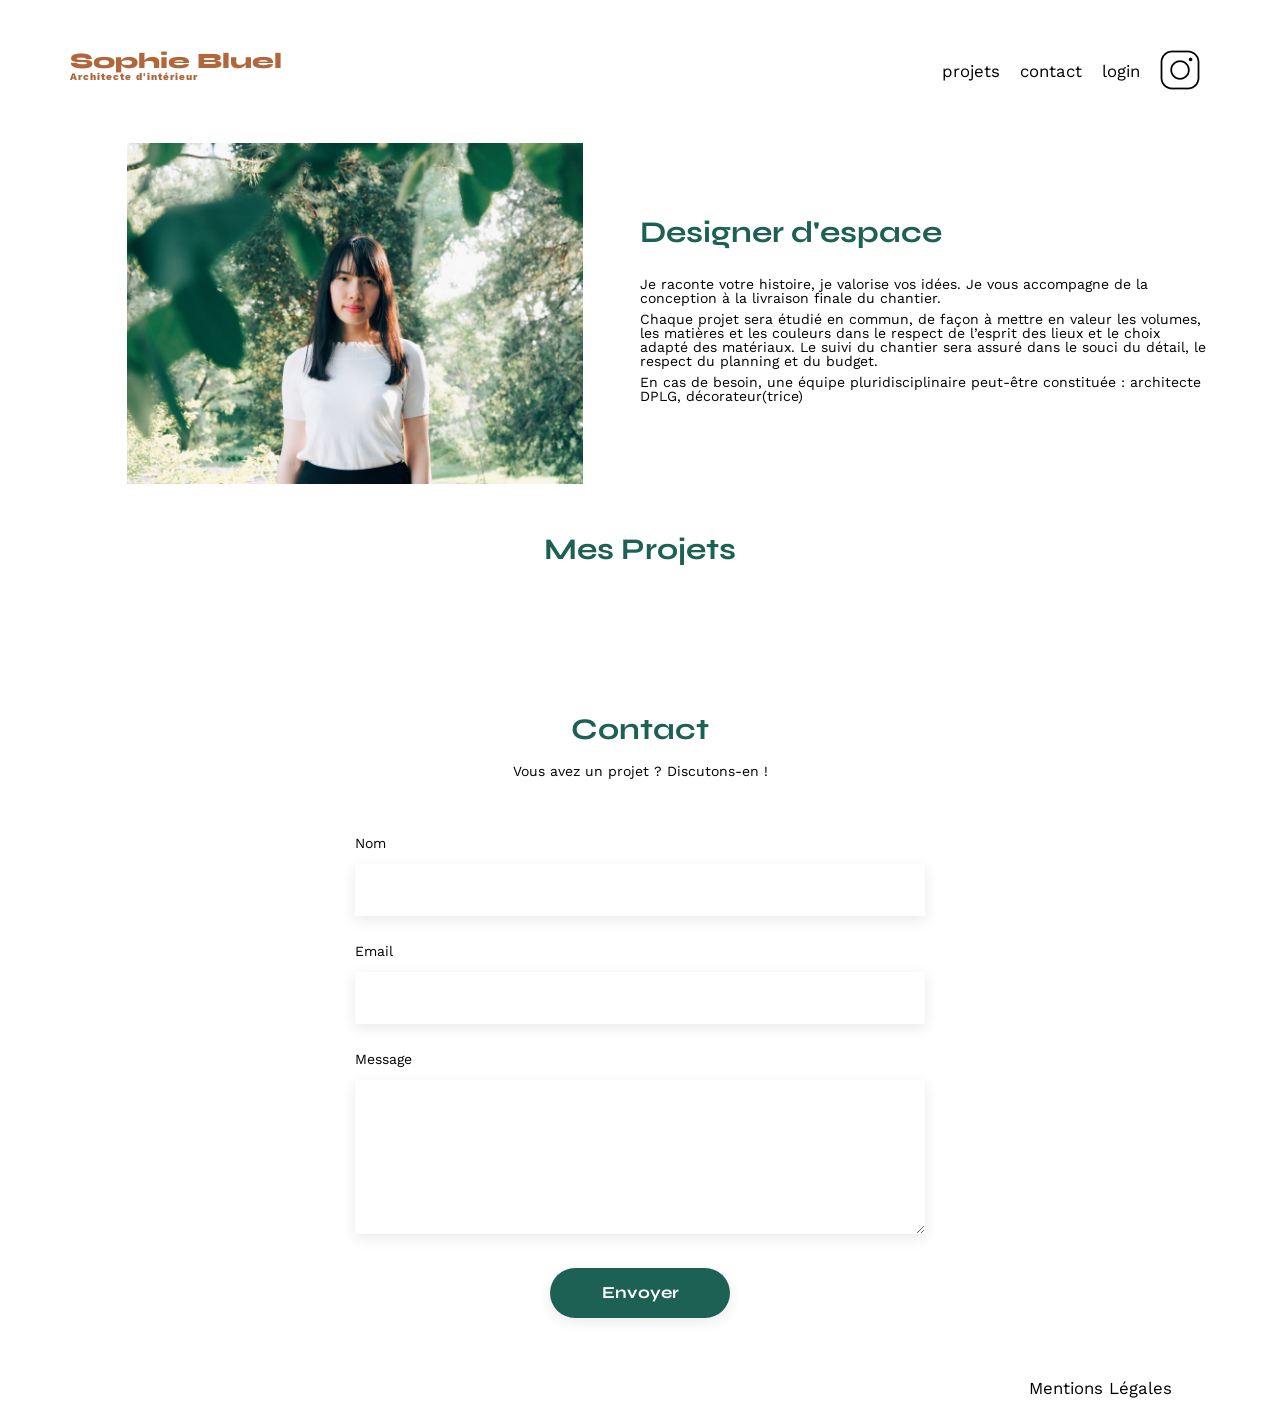
==== FrontEnd/index.html @ ae91df0a "feat: generate category filters dynamically and filter gallery, closes #2" ====
<!doctype html>
<html lang="fr">
  <head>
    <meta charset="UTF-8" />
    <title>Sophie Bluel - Architecte d'intérieur</title>
    <meta name="viewport" content="width=device-width, initial-scale=1.0" />
    <link rel="preconnect" href="https://fonts.googleapis.com" />
    <link rel="preconnect" href="https://fonts.gstatic.com" crossorigin />
    <link
      href="https://fonts.googleapis.com/css2?family=Syne:wght@700;800&family=Work+Sans&display=swap"
      rel="stylesheet"
    />
    <meta name="description" content="" />
    <link rel="stylesheet" href="./assets/style.css" />
  </head>
  <body>
    <header>
      <h1>Sophie Bluel <span>Architecte d'intérieur</span></h1>
      <nav>
        <ul>
          <li>projets</li>
          <li>contact</li>
          <li>login</li>
          <li><img src="./assets/icons/instagram.png" alt="Instagram" /></li>
        </ul>
      </nav>
    </header>
    <main>
      <section id="introduction">
        <figure>
          <img src="./assets/images/sophie-bluel.png" alt="" />
        </figure>
        <article>
          <h2>Designer d'espace</h2>
          <p>
            Je raconte votre histoire, je valorise vos idées. Je vous accompagne
            de la conception à la livraison finale du chantier.
          </p>
          <p>
            Chaque projet sera étudié en commun, de façon à mettre en valeur les
            volumes, les matières et les couleurs dans le respect de l’esprit
            des lieux et le choix adapté des matériaux. Le suivi du chantier
            sera assuré dans le souci du détail, le respect du planning et du
            budget.
          </p>
          <p>
            En cas de besoin, une équipe pluridisciplinaire peut-être constituée
            : architecte DPLG, décorateur(trice)
          </p>
        </article>
      </section>
      <section id="portfolio">
        <h2>Mes Projets</h2>
        <div class="filters"></div>
        <div class="gallery"></div>
      </section>
      <section id="contact">
        <h2>Contact</h2>
        <p>Vous avez un projet ? Discutons-en !</p>
        <form action="#" method="post">
          <label for="name">Nom</label>
          <input type="text" name="name" id="name" />
          <label for="email">Email</label>
          <input type="email" name="email" id="email" />
          <label for="message">Message</label>
          <textarea name="message" id="message" cols="30" rows="10"></textarea>
          <input type="submit" value="Envoyer" />
        </form>
      </section>
    </main>

    <footer>
      <nav>
        <ul>
          <li>Mentions Légales</li>
        </ul>
      </nav>
    </footer>
    <script type="module" src="./js/main.js"></script>
  </body>
</html>
---- FrontEnd/assets/style.css ----
/* http://meyerweb.com/eric/tools/css/reset/
   v2.0 | 20110126
   License: none (public domain)
*/

html,
body,
div,
span,
applet,
object,
iframe,
h1,
h2,
h3,
h4,
h5,
h6,
p,
blockquote,
pre,
a,
abbr,
acronym,
address,
big,
cite,
code,
del,
dfn,
em,
img,
ins,
kbd,
q,
s,
samp,
small,
strike,
strong,
sub,
sup,
tt,
var,
b,
u,
i,
center,
dl,
dt,
dd,
ol,
ul,
li,
fieldset,
form,
label,
legend,
table,
caption,
tbody,
tfoot,
thead,
tr,
th,
td,
article,
aside,
canvas,
details,
embed,
figure,
figcaption,
footer,
header,
hgroup,
menu,
nav,
output,
ruby,
section,
summary,
time,
mark,
audio,
video {
  margin: 0;
  padding: 0;
  border: 0;
  font-size: 100%;
  font: inherit;
  vertical-align: baseline;
}
/* HTML5 display-role reset for older browsers */
article,
aside,
details,
figcaption,
figure,
footer,
header,
hgroup,
menu,
nav,
section {
  display: block;
}
body {
  line-height: 1;
}
ol,
ul {
  list-style: none;
}
blockquote,
q {
  quotes: none;
}
blockquote:before,
blockquote:after,
q:before,
q:after {
  content: "";
  content: none;
}
table {
  border-collapse: collapse;
  border-spacing: 0;
}
/** end reset css**/
body {
  max-width: 1140px;
  margin: auto;
  font-family: "Work Sans";
  font-size: 14px;
}
header {
  display: flex;
  justify-content: space-between;
  margin: 50px 0;
}
section {
  margin: 50px 0;
}

h1 {
  display: flex;
  flex-direction: column;
  font-family: "Syne";
  font-size: 22px;
  font-weight: 800;
  color: #b1663c;
}

h1 > span {
  font-family: "Work Sans";
  font-size: 10px;
  letter-spacing: 0.1em;
}

h2 {
  font-family: "Syne";
  font-weight: 700;
  font-size: 30px;
  color: #1d6154;
}
nav ul {
  display: flex;
  align-items: center;
  list-style-type: none;
}
nav li {
  padding: 0 10px;
  font-size: 1.2em;
}

li:hover {
  color: #b1663c;
}
#introduction {
  display: flex;
  align-items: center;
}
#introduction figure {
  flex: 1;
}
#introduction img {
  display: block;
  margin: auto;
  width: 80%;
}

#introduction article {
  flex: 1;
}
#introduction h2 {
  margin-bottom: 1em;
}

#introduction p {
  margin-bottom: 0.5em;
}
#portfolio h2 {
  text-align: center;
  margin-bottom: 1em;
}

.filters {
  width: 100%;
  display: flex;
  justify-content: center;
  align-items: center;
  gap: 0.625rem;
  margin: 3.125rem 0;
}

.filter-btn {
  font-family: "Syne";
  font-weight: 700;
  font-size: 1rem;
  line-height: 1;
  letter-spacing: 0;
  text-align: center;
  color: #1d6154;
  background-color: white;
  border: 1px solid #1d6154;
  border-radius: 3.75rem;
  min-width: 6.25rem;
  padding: 0.625rem 1.5rem;
  cursor: pointer;
}

.filter-btn:hover {
  color: white;
  background-color: #0e2f28;
  border-color: #0e2f28;
}

.filter-btn.active {
  color: white;
  background-color: #1d6154;
}

.gallery {
  width: 100%;
  display: grid;
  grid-template-columns: 1fr 1fr 1fr;
  grid-column-gap: 20px;
  grid-row-gap: 20px;
}

.gallery img {
  width: 100%;
}
#contact {
  width: 50%;
  margin: auto;
}
#contact > * {
  text-align: center;
}
#contact h2 {
  margin-bottom: 20px;
}
#contact form {
  text-align: left;
  margin-top: 30px;
  display: flex;
  flex-direction: column;
}

#contact input {
  height: 50px;
  font-size: 1.2em;
  border: none;
  box-shadow: 0px 4px 14px rgba(0, 0, 0, 0.09);
}
#contact label {
  margin: 2em 0 1em 0;
}
#contact textarea {
  border: none;
  box-shadow: 0px 4px 14px rgba(0, 0, 0, 0.09);
}

input[type="submit"] {
  font-family: "Syne";
  font-weight: 700;
  color: white;
  background-color: #1d6154;
  margin: 2em auto;
  width: 180px;
  text-align: center;
  border-radius: 60px;
}

footer nav ul {
  display: flex;
  justify-content: flex-end;
  margin: 2em;
}
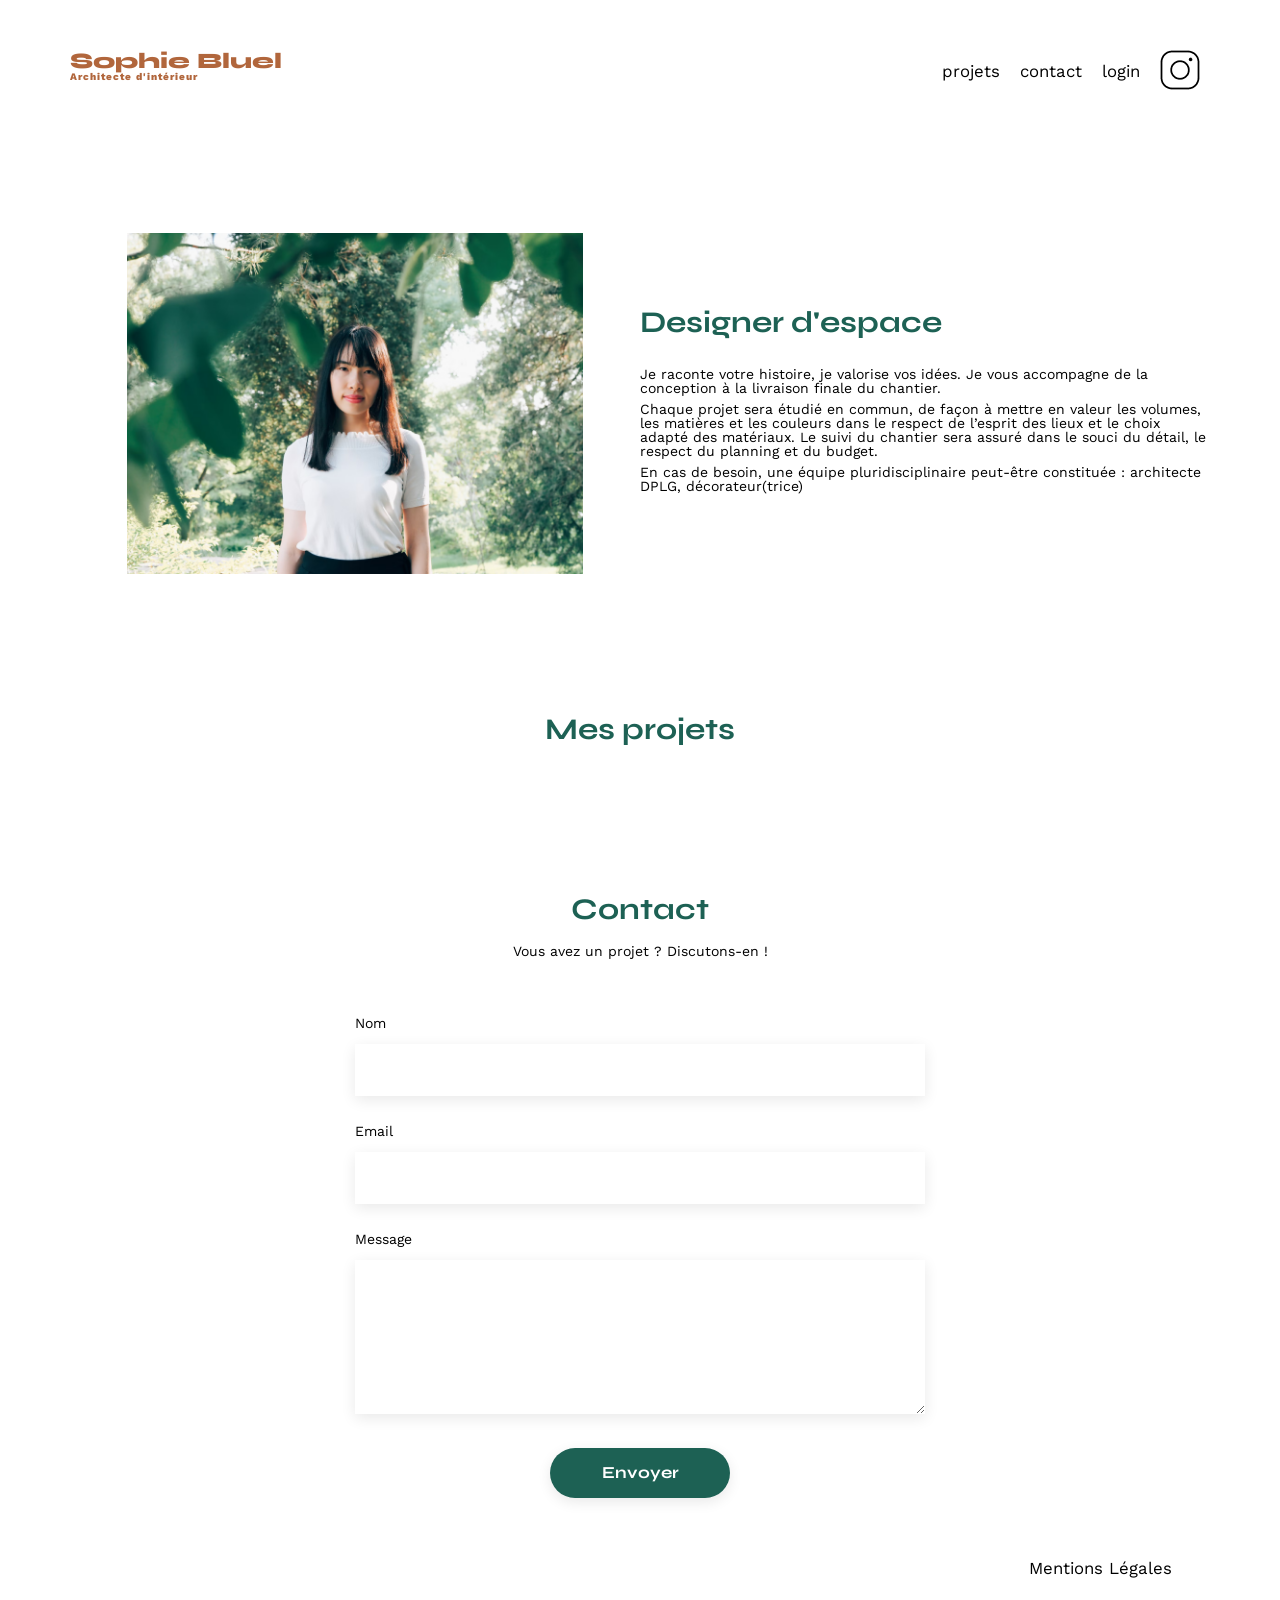
==== commit 328efb5b: "feat: implement login authentication and admin mode, closes #3" ====
--- a/FrontEnd/index.html
+++ b/FrontEnd/index.html
@@ -14,13 +14,26 @@
     <link rel="stylesheet" href="./assets/style.css" />
   </head>
   <body>
+    <div class="admin-banner hidden">
+      <svg
+        xmlns="http://www.w3.org/2000/svg"
+        viewBox="0 0 16 16"
+        class="edit-icon"
+        aria-hidden="true"
+      >
+        <path
+          d="M13.5229 1.68576L13.8939 2.05679C14.1821 2.34503 14.1821 2.81113 13.8939 3.0963L13.0016 3.99169L11.5879 2.57808L12.4803 1.68576C12.7685 1.39751 13.2346 1.39751 13.5198 1.68576H13.5229ZM6.43332 7.73578L10.5484 3.61759L11.9621 5.03121L7.84387 9.14633C7.75494 9.23525 7.64455 9.29964 7.52496 9.33337L5.73111 9.84546L6.2432 8.05162C6.27693 7.93203 6.34133 7.82164 6.43025 7.73271L6.43332 7.73578ZM11.4408 0.646245L5.39074 6.6932C5.12397 6.95998 4.93078 7.28808 4.82959 7.64685L3.9526 10.7133C3.879 10.9708 3.94953 11.2468 4.13965 11.4369C4.32977 11.627 4.60574 11.6976 4.86332 11.624L7.92973 10.747C8.29156 10.6427 8.61967 10.4495 8.88338 10.1858L14.9334 4.13888C15.7951 3.27722 15.7951 1.87894 14.9334 1.01728L14.5624 0.646245C13.7007 -0.215415 12.3024 -0.215415 11.4408 0.646245ZM2.69844 1.84214C1.20816 1.84214 0 3.05031 0 4.54058V12.8812C0 14.3715 1.20816 15.5796 2.69844 15.5796H11.0391C12.5293 15.5796 13.7375 14.3715 13.7375 12.8812V9.44683C13.7375 9.039 13.4094 8.71089 13.0016 8.71089C12.5937 8.71089 12.2656 9.039 12.2656 9.44683V12.8812C12.2656 13.5589 11.7167 14.1078 11.0391 14.1078H2.69844C2.02076 14.1078 1.47188 13.5589 1.47188 12.8812V4.54058C1.47188 3.86291 2.02076 3.31402 2.69844 3.31402H6.13281C6.54065 3.31402 6.86875 2.98591 6.86875 2.57808C6.86875 2.17025 6.54065 1.84214 6.13281 1.84214H2.69844Z"
+        />
+      </svg>
+      <p>Mode édition</p>
+    </div>
     <header>
       <h1>Sophie Bluel <span>Architecte d'intérieur</span></h1>
       <nav>
         <ul>
           <li>projets</li>
           <li>contact</li>
-          <li>login</li>
+          <li id="nav-auth"><a href="./login.html">login</a></li>
           <li><img src="./assets/icons/instagram.png" alt="Instagram" /></li>
         </ul>
       </nav>
@@ -50,7 +63,22 @@
         </article>
       </section>
       <section id="portfolio">
-        <h2>Mes Projets</h2>
+        <div class="portfolio-heading">
+          <h2>Mes projets</h2>
+          <a href="#" class="edit-link hidden">
+            <svg
+              xmlns="http://www.w3.org/2000/svg"
+              viewBox="0 0 16 16"
+              class="edit-icon"
+              aria-hidden="true"
+            >
+              <path
+                d="M13.5229 1.68576L13.8939 2.05679C14.1821 2.34503 14.1821 2.81113 13.8939 3.0963L13.0016 3.99169L11.5879 2.57808L12.4803 1.68576C12.7685 1.39751 13.2346 1.39751 13.5198 1.68576H13.5229ZM6.43332 7.73578L10.5484 3.61759L11.9621 5.03121L7.84387 9.14633C7.75494 9.23525 7.64455 9.29964 7.52496 9.33337L5.73111 9.84546L6.2432 8.05162C6.27693 7.93203 6.34133 7.82164 6.43025 7.73271L6.43332 7.73578ZM11.4408 0.646245L5.39074 6.6932C5.12397 6.95998 4.93078 7.28808 4.82959 7.64685L3.9526 10.7133C3.879 10.9708 3.94953 11.2468 4.13965 11.4369C4.32977 11.627 4.60574 11.6976 4.86332 11.624L7.92973 10.747C8.29156 10.6427 8.61967 10.4495 8.88338 10.1858L14.9334 4.13888C15.7951 3.27722 15.7951 1.87894 14.9334 1.01728L14.5624 0.646245C13.7007 -0.215415 12.3024 -0.215415 11.4408 0.646245ZM2.69844 1.84214C1.20816 1.84214 0 3.05031 0 4.54058V12.8812C0 14.3715 1.20816 15.5796 2.69844 15.5796H11.0391C12.5293 15.5796 13.7375 14.3715 13.7375 12.8812V9.44683C13.7375 9.039 13.4094 8.71089 13.0016 8.71089C12.5937 8.71089 12.2656 9.039 12.2656 9.44683V12.8812C12.2656 13.5589 11.7167 14.1078 11.0391 14.1078H2.69844C2.02076 14.1078 1.47188 13.5589 1.47188 12.8812V4.54058C1.47188 3.86291 2.02076 3.31402 2.69844 3.31402H6.13281C6.54065 3.31402 6.86875 2.98591 6.86875 2.57808C6.86875 2.17025 6.54065 1.84214 6.13281 1.84214H2.69844Z"
+              />
+            </svg>
+            modifier
+          </a>
+        </div>
         <div class="filters"></div>
         <div class="gallery"></div>
       </section>
--- a/FrontEnd/assets/style.css
+++ b/FrontEnd/assets/style.css
@@ -173,6 +173,10 @@
   padding: 0 10px;
   font-size: 1.2em;
 }
+nav a {
+  color: inherit;
+  text-decoration: none;
+}
 
 li:hover {
   color: #b1663c;
@@ -180,6 +184,7 @@
 #introduction {
   display: flex;
   align-items: center;
+  margin: 8.75rem 0;
 }
 #introduction figure {
   flex: 1;
@@ -202,7 +207,6 @@
 }
 #portfolio h2 {
   text-align: center;
-  margin-bottom: 1em;
 }
 
 .filters {
@@ -299,3 +303,162 @@
   justify-content: flex-end;
   margin: 2em;
 }
+
+/* Login page */
+.login-page {
+  min-height: 100vh;
+  display: flex;
+  flex-direction: column;
+}
+
+.login-page main {
+  flex: 1;
+}
+
+.login {
+  margin-top: 9.375rem;
+  text-align: center;
+}
+
+.login h2 {
+  margin-bottom: 2.3125rem;
+}
+
+.login form {
+  display: inline-flex;
+  flex-direction: column;
+  text-align: left;
+}
+
+.form-group {
+  display: flex;
+  flex-direction: column;
+  margin-bottom: 1.875rem;
+}
+
+.form-group:last-of-type {
+  margin-bottom: 0;
+}
+
+.login label {
+  font-family: "Work Sans";
+  font-weight: 500;
+  font-size: 0.875rem;
+  line-height: 1;
+  color: #3d3d3d;
+  margin-bottom: 0.375rem;
+}
+
+.login input {
+  width: 23.6875rem;
+  height: 3.1875rem;
+  border: none;
+  background-color: #ffffff;
+  box-shadow: 0px 4px 14px 0px rgba(0, 0, 0, 0.09);
+}
+
+.login-error {
+  display: none;
+  color: #b92b27;
+  font-size: 0.875rem;
+  margin-top: 0.625rem;
+}
+
+.login input[type="submit"] {
+  align-self: center;
+  width: auto;
+  height: auto;
+  margin: 2.3125rem 0 0;
+  padding: 0.625rem 2.4375rem;
+  border-radius: 3.75rem;
+  background-color: #1d6154;
+  box-shadow: none;
+  font-family: "Syne";
+  font-weight: 700;
+  font-size: 0.875rem;
+  line-height: 1;
+  text-align: center;
+  color: #ffffff;
+  cursor: pointer;
+}
+
+.forgot-password {
+  display: block;
+  margin-top: 1.75rem;
+  font-family: "Work Sans";
+  font-weight: 500;
+  font-size: 0.875rem;
+  line-height: 1;
+  text-decoration: underline;
+  color: #3d3d3d;
+}
+
+/* Homepage - Admin mode (visible after login) */
+
+.hidden {
+  display: none !important;
+}
+
+.admin-banner {
+  width: 100vw;
+  height: 3.6875rem;
+  position: relative;
+  left: 50%;
+  margin-left: -50vw;
+  background-color: #000000;
+  display: flex;
+  justify-content: center;
+  align-items: center;
+  gap: 0.75rem;
+}
+
+.admin-banner p {
+  font-family: "Work Sans";
+  font-weight: 400;
+  font-size: 1rem;
+  line-height: 1;
+  text-align: center;
+  color: #ffffff;
+}
+
+.edit-icon {
+  width: 0.975rem;
+  height: 0.975rem;
+}
+
+.edit-icon path {
+  fill: currentColor;
+}
+
+.admin-banner .edit-icon {
+  color: #ffffff;
+}
+
+.portfolio-heading {
+  display: flex;
+  justify-content: center;
+  align-items: center;
+  gap: 1.9375rem;
+  margin-bottom: 1em;
+}
+
+.edit-link {
+  display: flex;
+  align-items: center;
+  gap: 0.75rem;
+  text-decoration: none;
+  font-family: "Work Sans";
+  font-weight: 400;
+  font-size: 0.875rem;
+  line-height: 1;
+  text-align: center;
+  color: #000000;
+}
+
+.edit-link:hover {
+  color: #b1663c;
+}
+
+.filters.hidden + .gallery {
+  margin-top: 4.875rem;
+}
